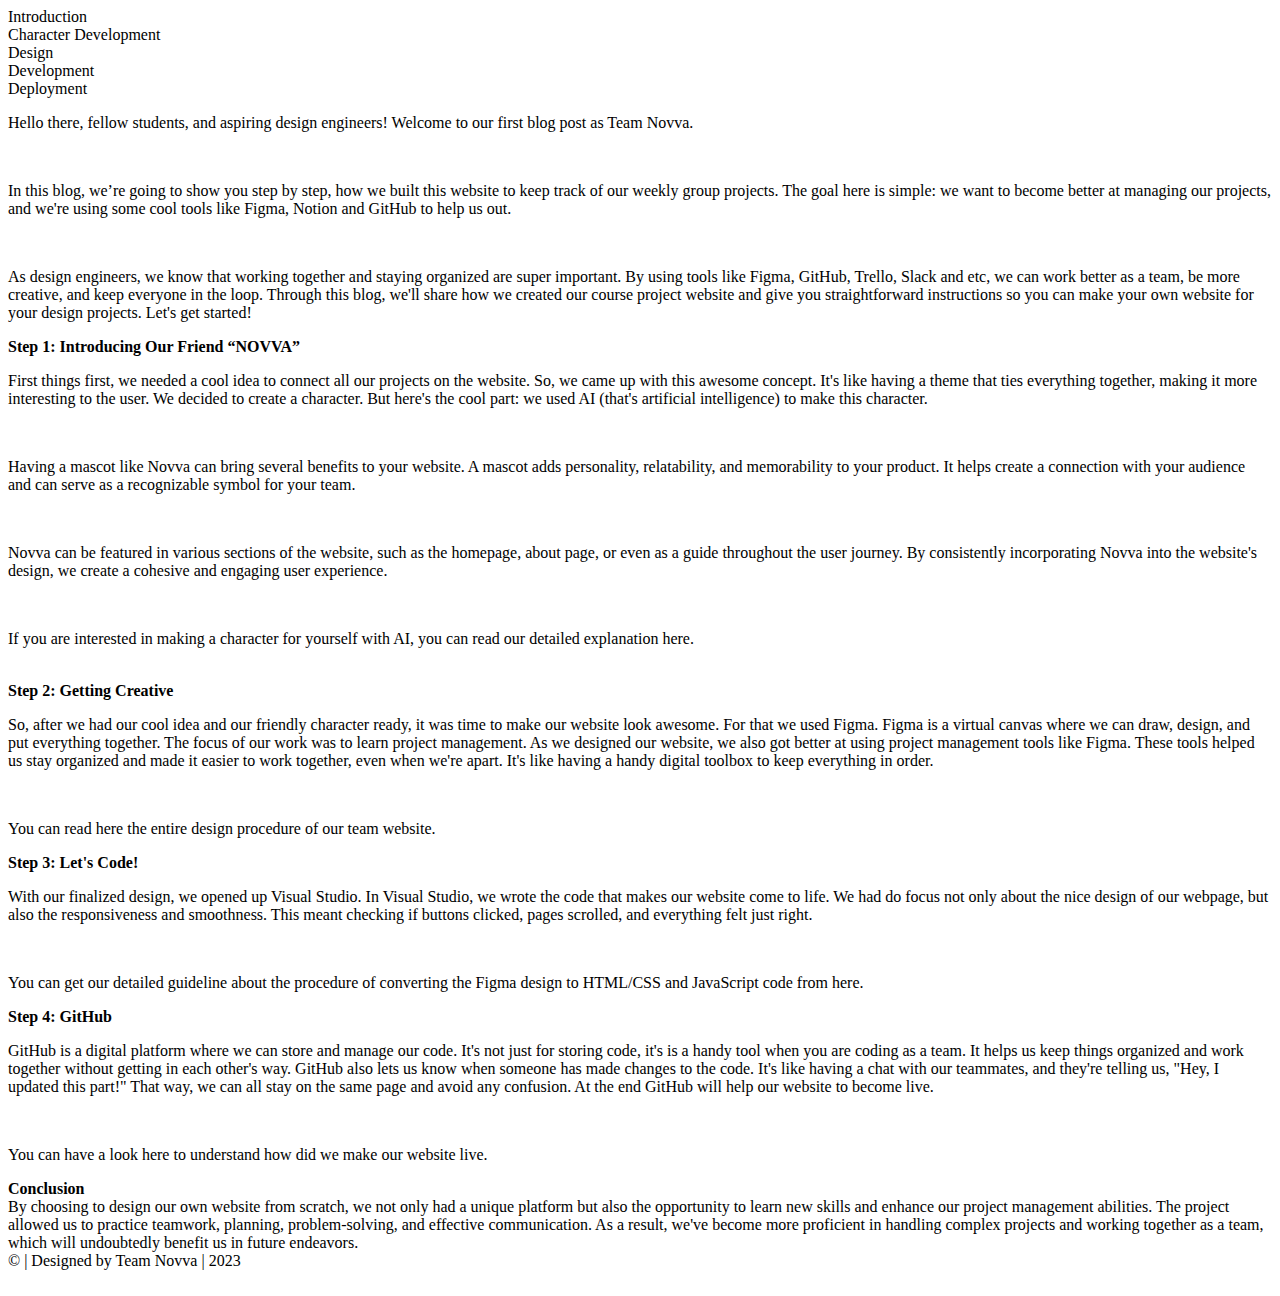
==== index.html @ c7bdd520 "Add files via upload" ====
<!DOCTYPE html>
<html>
  <head>
    <meta charset="utf-8" />
    <meta name="viewport" content="initial-scale=1, width=device-width" />

    <link rel="stylesheet" href="./global.css" />
    <link rel="stylesheet" href="./index.css" />
    <link
      rel="stylesheet"
      href="https://fonts.googleapis.com/css2?family=Poppins:wght@200;700;800&display=swap"
    />
    <link
      rel="stylesheet"
      href="https://fonts.googleapis.com/css2?family=Inter:wght@300;400;700&display=swap"
    />
  </head>
  <body>
    <div class="week-1-1">
      <nav class="navigation4">
        <div class="menu-items4">
          <div class="introduction4">Introduction</div>
          <div class="character-development4" id="characterDevelopmentText">
            Character Development
          </div>
          <div class="character-development4" id="designText">Design</div>
          <div class="character-development4" id="developmentText">
            Development
          </div>
          <div class="character-development4" id="deploymentText">
            Deployment
          </div>
        </div>
      </nav>
      <div class="frame-container">
        <div class="hello-there-fellow-students-wrapper">
          <div class="hello-there-fellow-container">
            <p class="hello-there-fellow">
              Hello there, fellow students, and aspiring design engineers!
              Welcome to our first blog post as Team Novva.
            </p>
            <p class="hello-there-fellow">&nbsp;</p>
            <p class="hello-there-fellow">
              In this blog, we’re going to show you step by step, how we built
              this website to keep track of our weekly group projects. The goal
              here is simple: we want to become better at managing our projects,
              and we're using some cool tools like Figma, Notion and GitHub to
              help us out.
            </p>
            <p class="hello-there-fellow">&nbsp;</p>
            <p class="hello-there-fellow">
              As design engineers, we know that working together and staying
              organized are super important. By using tools like Figma, GitHub,
              Trello, Slack and etc, we can work better as a team, be more
              creative, and keep everyone in the loop. Through this blog, we'll
              share how we created our course project website and give you
              straightforward instructions so you can make your own website for
              your design projects. Let's get started!
            </p>
          </div>
        </div>
        <div class="step-1-introducing-our-friend-container">
          <b class="step-2-getting">Step 1: Introducing Our Friend “NOVVA”</b>
        </div>
        <div class="first-things-first-we-needed-parent">
          <div class="first-things-first-container">
            <p class="hello-there-fellow">
              First things first, we needed a cool idea to connect all our
              projects on the website. So, we came up with this awesome concept.
              It's like having a theme that ties everything together, making it
              more interesting to the user. We decided to create a character.
              But here's the cool part: we used AI (that's artificial
              intelligence) to make this character.
            </p>
            <p class="hello-there-fellow">&nbsp;</p>
            <p class="hello-there-fellow">
              Having a mascot like Novva can bring several benefits to your
              website. A mascot adds personality, relatability, and memorability
              to your product. It helps create a connection with your audience
              and can serve as a recognizable symbol for your team.
            </p>
            <p class="hello-there-fellow">&nbsp;</p>
            <p class="hello-there-fellow">
              Novva can be featured in various sections of the website, such as
              the homepage, about page, or even as a guide throughout the user
              journey. By consistently incorporating Novva into the website's
              design, we create a cohesive and engaging user experience.
            </p>
            <p class="hello-there-fellow">&nbsp;</p>
            <p class="you-can-read">
              If you are interested in making a character for yourself with AI,
              you can read our detailed explanation here.
            </p>
          </div>
          <img
            class="default-a-cartoon-character-no-icon"
            alt=""
            src="./public/default-a-cartoon-character-nova-a-tiny-cute-boy-with-some-tec-0-1c9edc84e94444079724a5735eb75983-0@2x.png"
          />
        </div>
        <div class="step-2-getting-creative-wrapper">
          <b class="step-2-getting">Step 2: Getting Creative</b>
        </div>
        <div class="hello-there-fellow-students-wrapper">
          <div class="so-after-we-container">
            <p class="hello-there-fellow">
              So, after we had our cool idea and our friendly character ready,
              it was time to make our website look awesome. For that we used
              Figma. Figma is a virtual canvas where we can draw, design, and
              put everything together. The focus of our work was to learn
              project management. As we designed our website, we also got better
              at using project management tools like Figma. These tools helped
              us stay organized and made it easier to work together, even when
              we're apart. It's like having a handy digital toolbox to keep
              everything in order.
            </p>
            <p class="hello-there-fellow">&nbsp;</p>
            <p class="you-can-read">
              You can read here the entire design procedure of our team website.
            </p>
          </div>
        </div>
        <div class="step-2-getting-creative-wrapper">
          <b class="step-2-getting">Step 3: Let's Code!</b>
        </div>
        <div class="hello-there-fellow-students-wrapper">
          <div class="so-after-we-container">
            <p class="hello-there-fellow">
              With our finalized design, we opened up Visual Studio. In Visual
              Studio, we wrote the code that makes our website come to life. We
              had do focus not only about the nice design of our webpage, but
              also the responsiveness and smoothness. This meant checking if
              buttons clicked, pages scrolled, and everything felt just right.
            </p>
            <p class="hello-there-fellow">&nbsp;</p>
            <p class="you-can-read">
              You can get our detailed guideline about the procedure of
              converting the Figma design to HTML/CSS and JavaScript code from
              here.
            </p>
          </div>
        </div>
        <div class="step-2-getting-creative-wrapper">
          <b class="step-2-getting">Step 4: GitHub</b>
        </div>
        <div class="hello-there-fellow-students-wrapper">
          <div class="so-after-we-container">
            <p class="hello-there-fellow">
              GitHub is a digital platform where we can store and manage our
              code. It's not just for storing code, it's is a handy tool when
              you are coding as a team. It helps us keep things organized and
              work together without getting in each other's way. GitHub also
              lets us know when someone has made changes to the code. It's like
              having a chat with our teammates, and they're telling us, "Hey, I
              updated this part!" That way, we can all stay on the same page and
              avoid any confusion. At the end GitHub will help our website to
              become live.
            </p>
            <p class="hello-there-fellow">&nbsp;</p>
            <p class="you-can-read">
              You can have a look here to understand how did we make our website
              live.
            </p>
          </div>
        </div>
        <div class="step-2-getting-creative-wrapper">
          <b class="step-2-getting">Conclusion</b>
        </div>
        <div class="hello-there-fellow-students-wrapper">
          <div class="so-after-we-container">
            By choosing to design our own website from scratch, we not only had
            a unique platform but also the opportunity to learn new skills and
            enhance our project management abilities. The project allowed us to
            practice teamwork, planning, problem-solving, and effective
            communication. As a result, we've become more proficient in handling
            complex projects and working together as a team, which will
            undoubtedly benefit us in future endeavors.
          </div>
        </div>
      </div>
      <footer class="footer-31-landingpage-eng4">
        <footer class="footer-31-footer-31-landingpag4">
          <div class="menuitems-31-footer-31-footer-4">
            <div class="designedbyteamnovva2023-31-men4">
              © | Designed by Team Novva | 2023
            </div>
          </div>
        </footer>
        <img
          class="top-31-footer-31-landingpage-e-icon4"
          alt=""
          src="./public/top31footer31landingpageeng.svg"
        />
      </footer>
    </div>

    <script>
      var characterDevelopmentText = document.getElementById(
        "characterDevelopmentText"
      );
      if (characterDevelopmentText) {
        characterDevelopmentText.addEventListener("click", function (e) {
          window.location.href = "./week12.html";
        });
      }
      
      var designText = document.getElementById("designText");
      if (designText) {
        designText.addEventListener("click", function (e) {
          window.location.href = "./week13.html";
        });
      }
      
      var developmentText = document.getElementById("developmentText");
      if (developmentText) {
        developmentText.addEventListener("click", function (e) {
          window.location.href = "./week14.html";
        });
      }
      
      var deploymentText = document.getElementById("deploymentText");
      if (deploymentText) {
        deploymentText.addEventListener("click", function (e) {
          window.location.href = "./week15.html";
        });
      }
      </script>
  </body>
</html>
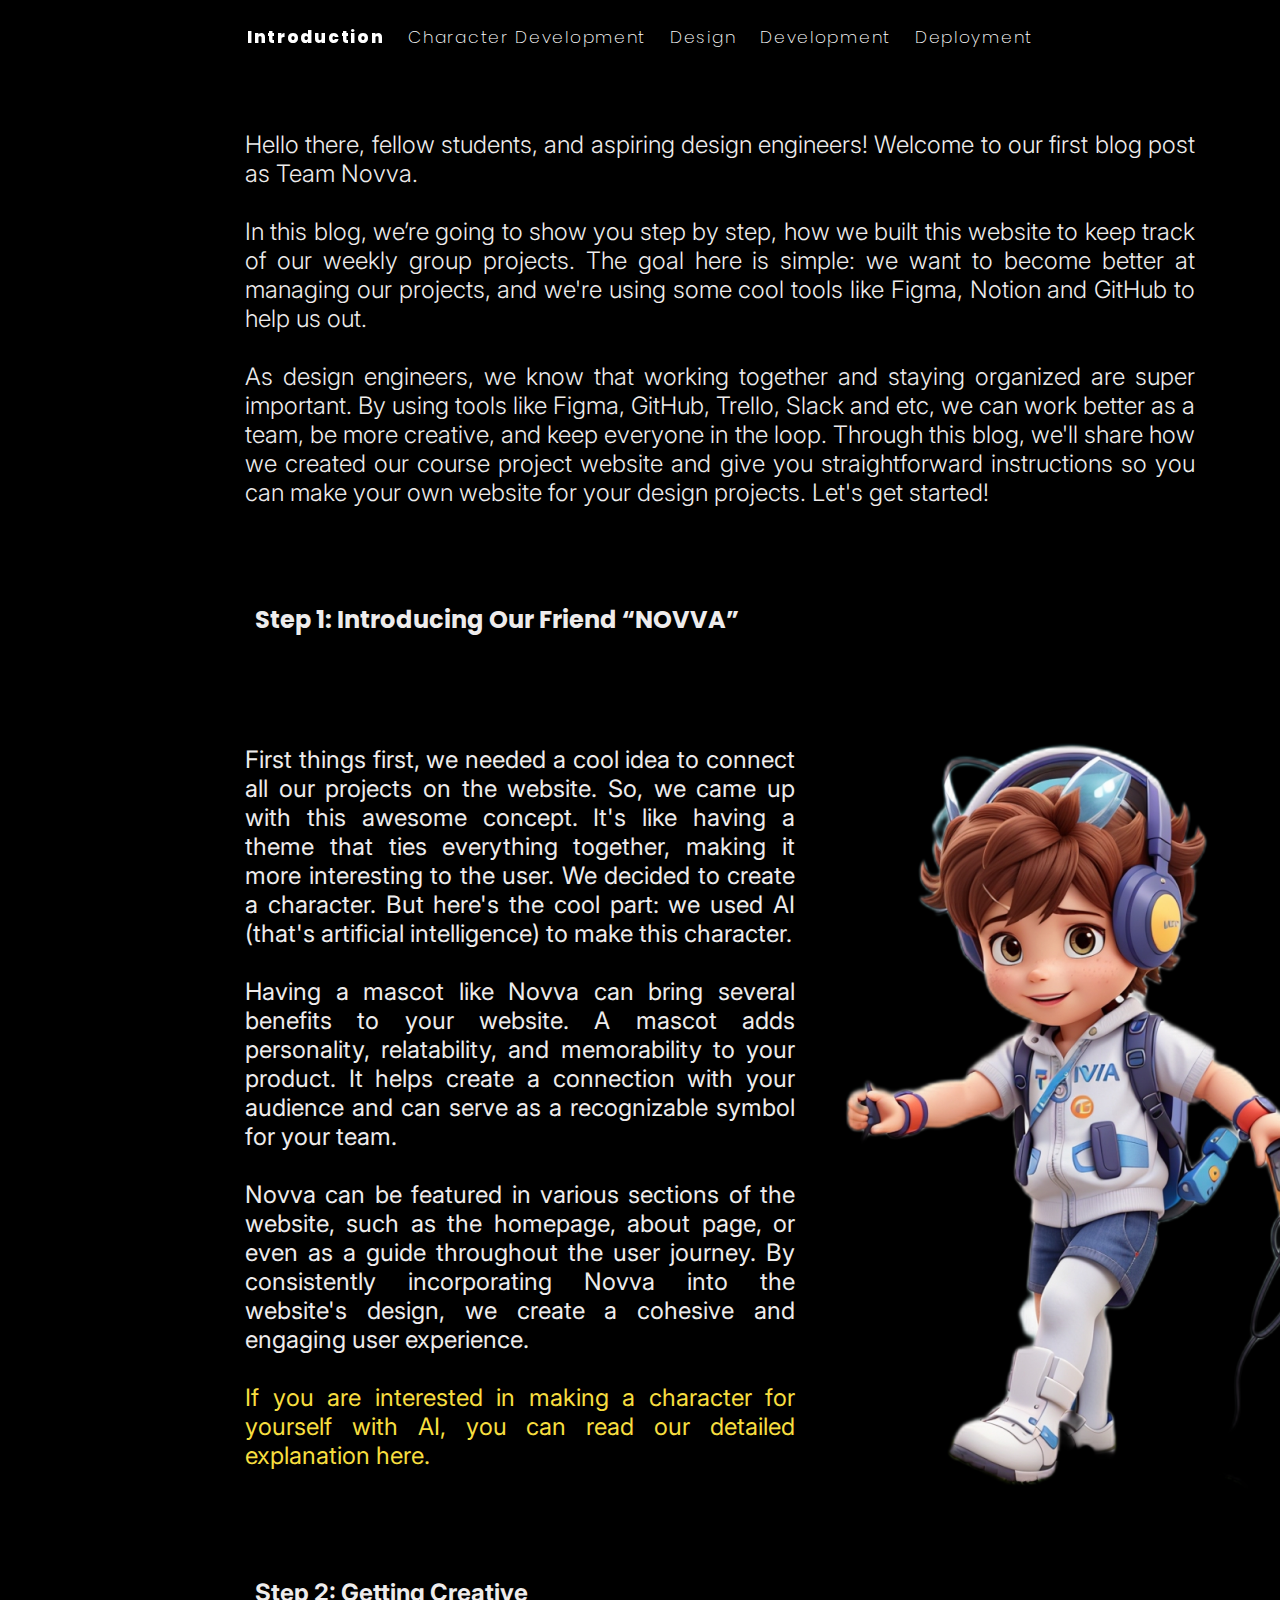
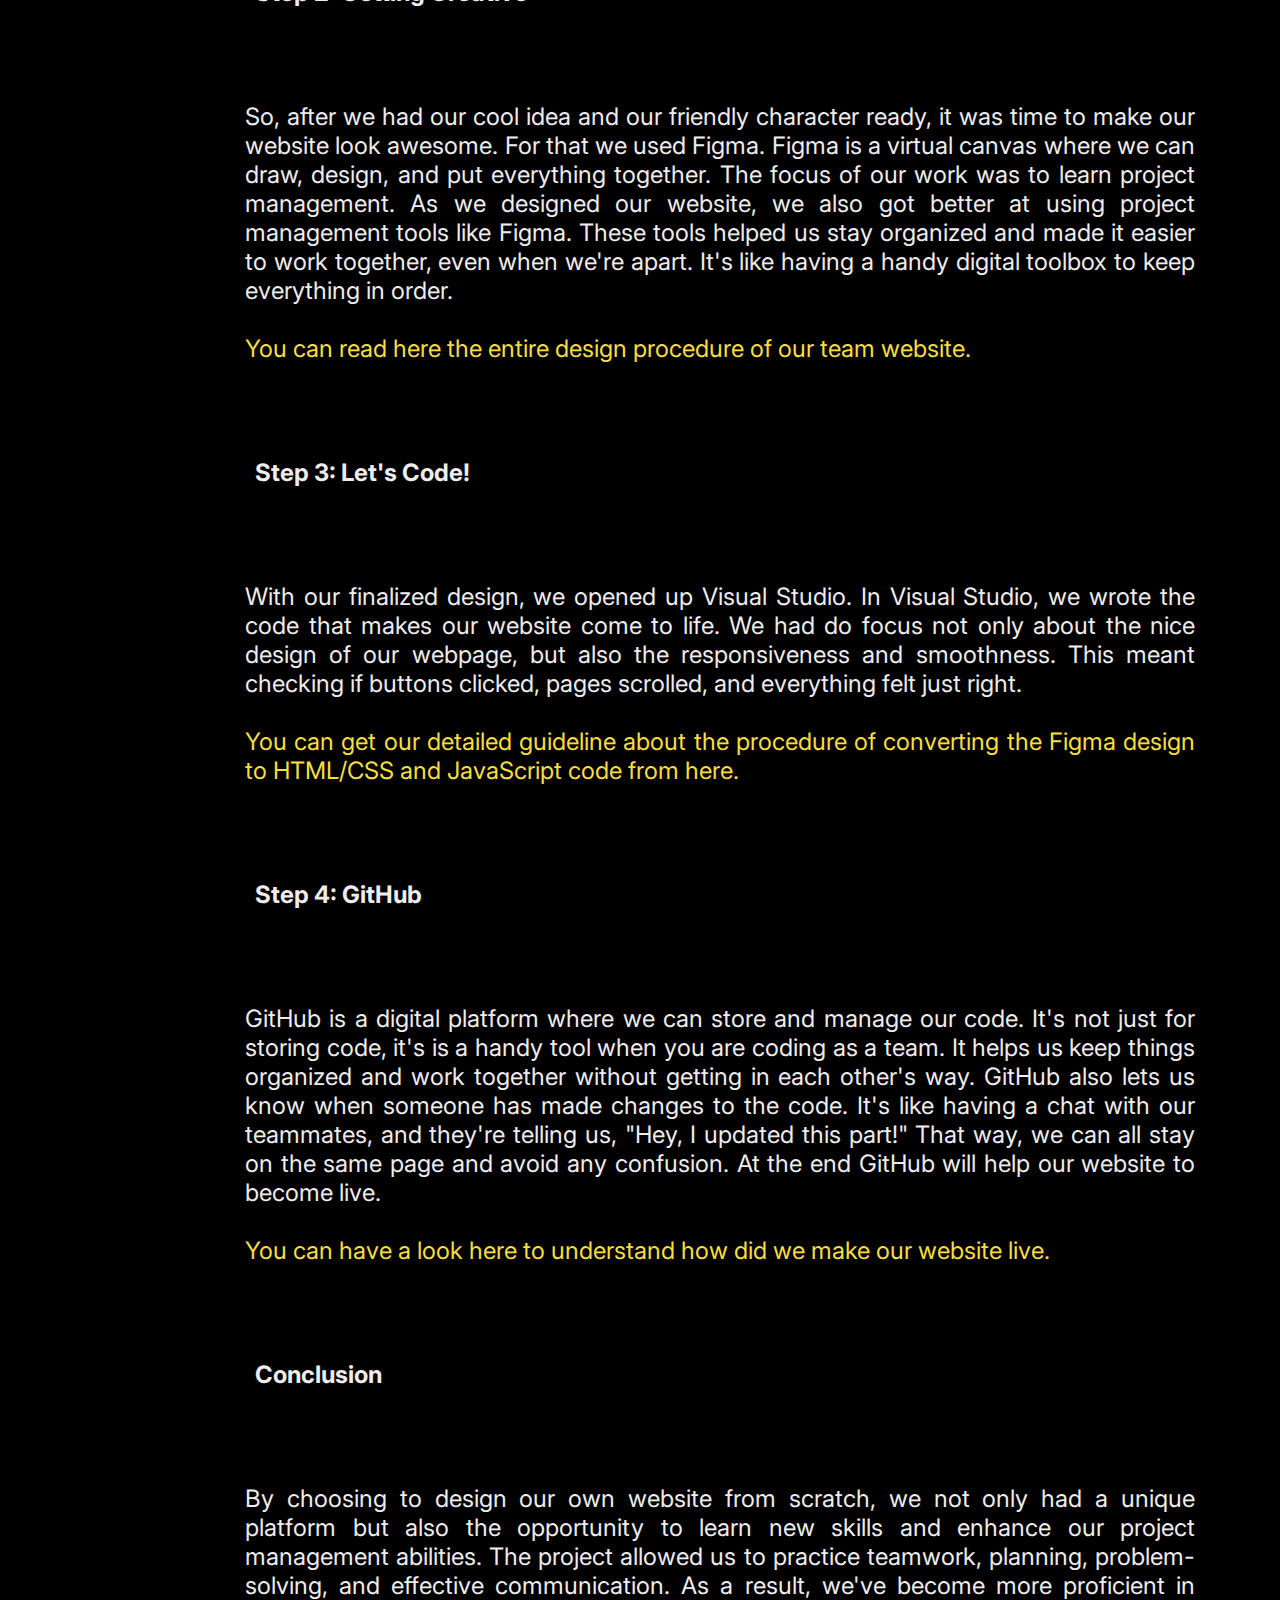
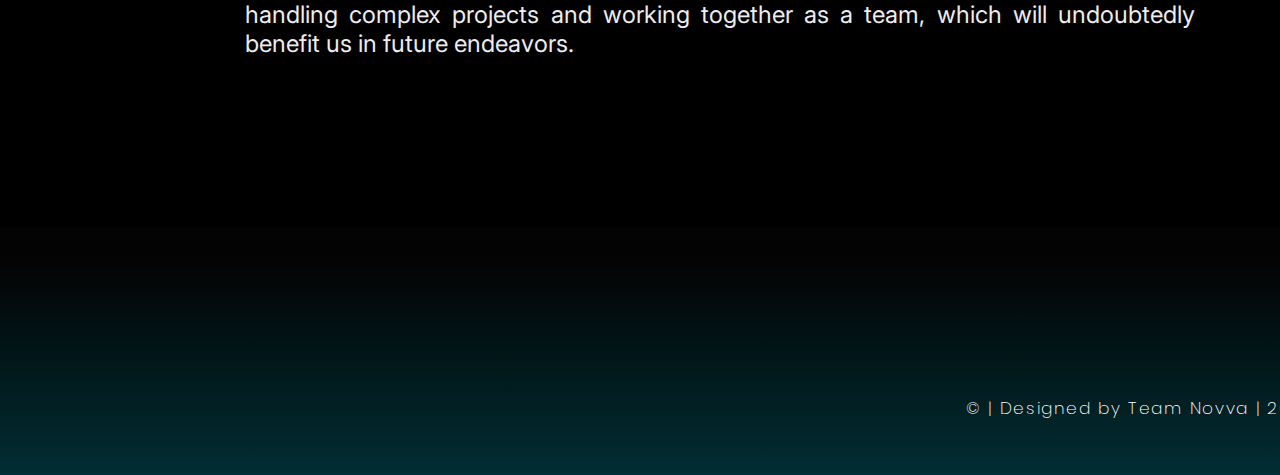
==== commit 20613eae: "Update index.html" ====
--- a/index.html
+++ b/index.html
@@ -200,28 +200,28 @@
       );
       if (characterDevelopmentText) {
         characterDevelopmentText.addEventListener("click", function (e) {
-          window.location.href = "./week12.html";
+          window.location.href = "./week-1-2.html";
         });
       }
       
       var designText = document.getElementById("designText");
       if (designText) {
         designText.addEventListener("click", function (e) {
-          window.location.href = "./week13.html";
+          window.location.href = "./week-1-3.html";
         });
       }
       
       var developmentText = document.getElementById("developmentText");
       if (developmentText) {
         developmentText.addEventListener("click", function (e) {
-          window.location.href = "./week14.html";
+          window.location.href = "./week-1-4.html";
         });
       }
       
       var deploymentText = document.getElementById("deploymentText");
       if (deploymentText) {
         deploymentText.addEventListener("click", function (e) {
-          window.location.href = "./week15.html";
+          window.location.href = "./week-1-5.html";
         });
       }
       </script>
--- a/global.css
+++ b/global.css
@@ -0,0 +1,31 @@
+body {
+  margin: 0;
+  line-height: normal;
+}
+
+:root {
+  /* fonts */
+  --font-poppins: Poppins;
+  --font-inter: Inter;
+
+  /* font sizes */
+  --font-size-mid: 17px;
+  --font-size-5xl: 24px;
+  --font-size-base: 16px;
+
+  /* Colors */
+  --color-black: #000;
+  --color-gray: rgba(16, 16, 19, 0);
+  --color-white: #fff;
+  --color-whitesmoke: #eeecec;
+  --color-gold: #f7de3f;
+
+  /* Gaps */
+  --gap-5xl: 24px;
+  --gap-13xl: 32px;
+
+  /* Paddings */
+  --padding-5xl: 24px;
+  --padding-23xl: 42px;
+  --padding-3xs: 10px;
+}
--- a/index.css
+++ b/index.css
@@ -0,0 +1,175 @@
+.character-development4,
+.introduction4 {
+  position: relative;
+  letter-spacing: 0.1em;
+  line-height: 27px;
+}
+.introduction4 {
+  font-weight: 800;
+  backdrop-filter: blur(4px);
+}
+.introduction4:hover {
+  mix-blend-mode: color;
+  color: var(--color-white);
+}
+.character-development4 {
+  font-weight: 200;
+  cursor: pointer;
+}
+.menu-items4,
+.navigation4 {
+  display: flex;
+  flex-direction: row;
+  align-items: center;
+  justify-content: center;
+}
+.menu-items4 {
+  gap: var(--gap-5xl);
+}
+.navigation4 {
+  margin: 0;
+  position: absolute;
+  top: 0;
+  left: calc(50% - 720px);
+  background-color: var(--color-gray);
+  width: 1440px;
+  flex-wrap: wrap;
+  padding: var(--padding-5xl) var(--padding-23xl);
+  box-sizing: border-box;
+  text-align: left;
+  font-size: var(--font-size-mid);
+  color: var(--color-white);
+  font-family: var(--font-poppins);
+}
+.hello-there-fellow {
+  margin: 0;
+}
+.hello-there-fellow-container {
+  position: relative;
+  font-weight: 300;
+  display: inline-block;
+  width: 950px;
+  flex-shrink: 0;
+}
+.hello-there-fellow-students-wrapper,
+.step-1-introducing-our-friend-container {
+  width: 950px;
+  display: flex;
+  flex-direction: row;
+  align-items: center;
+  justify-content: center;
+  padding: var(--padding-3xs);
+  box-sizing: border-box;
+}
+.step-1-introducing-our-friend-container {
+  justify-content: flex-start;
+  font-family: var(--font-poppins);
+}
+.first-things-first-container {
+  position: relative;
+  display: inline-block;
+  width: 550px;
+  flex-shrink: 0;
+}
+.default-a-cartoon-character-no-icon {
+  position: relative;
+  width: 594px;
+  height: 771px;
+  object-fit: cover;
+}
+.first-things-first-we-needed-parent {
+  display: flex;
+  flex-direction: row;
+  align-items: center;
+  justify-content: flex-start;
+}
+.step-2-getting {
+  position: relative;
+}
+.step-2-getting-creative-wrapper {
+  width: 950px;
+  display: flex;
+  flex-direction: row;
+  align-items: center;
+  justify-content: flex-start;
+  padding: var(--padding-3xs);
+  box-sizing: border-box;
+}
+.you-can-read {
+  margin: 0;
+  color: var(--color-gold);
+}
+.so-after-we-container {
+  position: relative;
+  display: inline-block;
+  width: 950px;
+  flex-shrink: 0;
+}
+.frame-container {
+  position: absolute;
+  top: 120px;
+  left: 245px;
+  display: flex;
+  flex-direction: column;
+  align-items: flex-start;
+  justify-content: flex-start;
+  gap: 75px;
+}
+.designedbyteamnovva2023-31-men4 {
+  position: relative;
+  letter-spacing: 0.1em;
+  line-height: 27px;
+  font-weight: 200;
+}
+.footer-31-footer-31-landingpag4,
+.menuitems-31-footer-31-footer-4 {
+  display: flex;
+  flex-direction: row;
+  align-items: center;
+  justify-content: center;
+}
+.footer-31-footer-31-landingpag4 {
+  position: absolute;
+  bottom: 29px;
+  left: calc(50% - 724px);
+  background-color: var(--color-gray);
+  width: 1440px;
+  flex-wrap: wrap;
+  justify-content: flex-end;
+  padding: var(--padding-5xl) var(--padding-23xl);
+  box-sizing: border-box;
+  text-align: left;
+  font-size: var(--font-size-mid);
+  color: var(--color-white);
+  font-family: var(--font-poppins);
+}
+.top-31-footer-31-landingpage-e-icon4 {
+  position: absolute;
+  top: 100px;
+  left: 1366px;
+  width: 28px;
+  height: 32px;
+}
+.footer-31-landingpage-eng4 {
+  position: absolute;
+  top: 3426px;
+  left: calc(50% - 720px);
+  background: linear-gradient(
+    0deg,
+    rgba(4, 228, 255, 0.2),
+    rgba(16, 16, 19, 0.2) 86.23%
+  );
+  width: 1440px;
+  height: 249px;
+}
+.week-1-1 {
+  position: relative;
+  background-color: var(--color-black);
+  width: 100%;
+  height: 3675px;
+  overflow: hidden;
+  text-align: justify;
+  font-size: var(--font-size-5xl);
+  color: var(--color-whitesmoke);
+  font-family: var(--font-inter);
+}
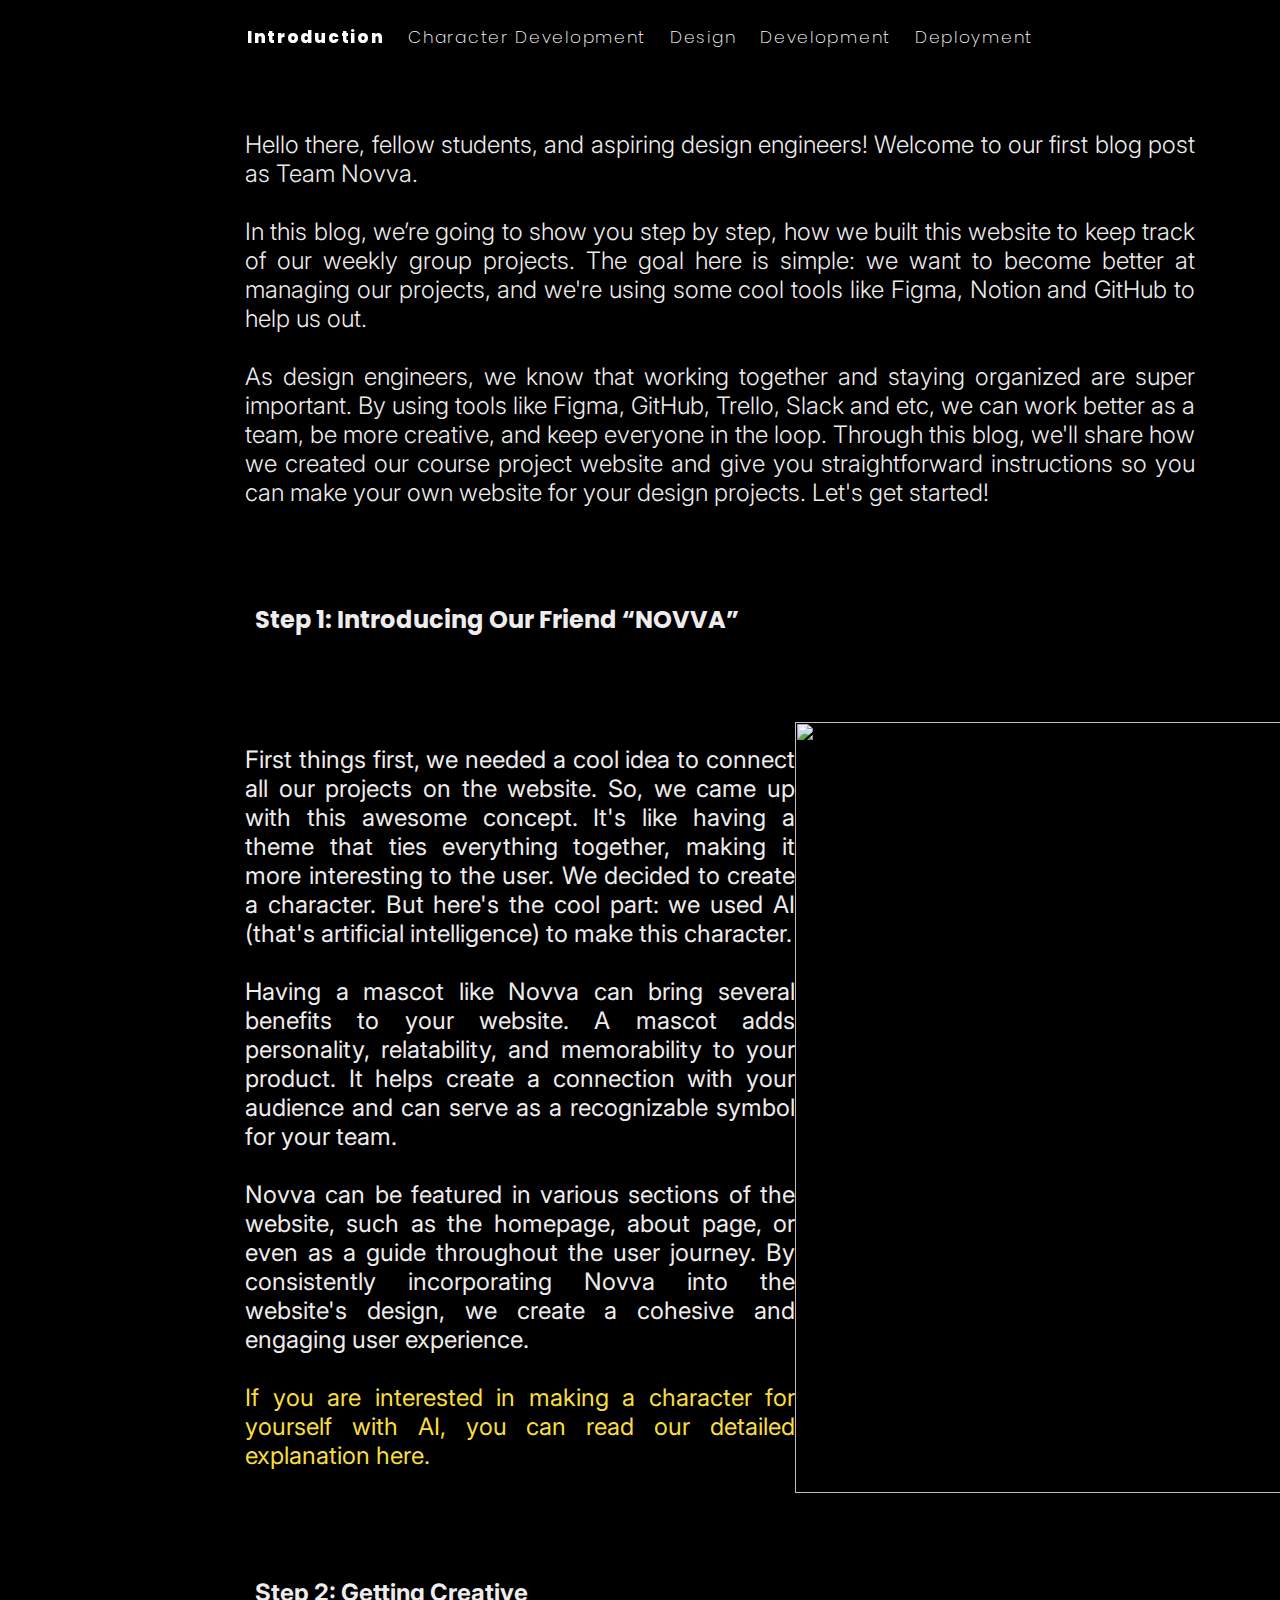
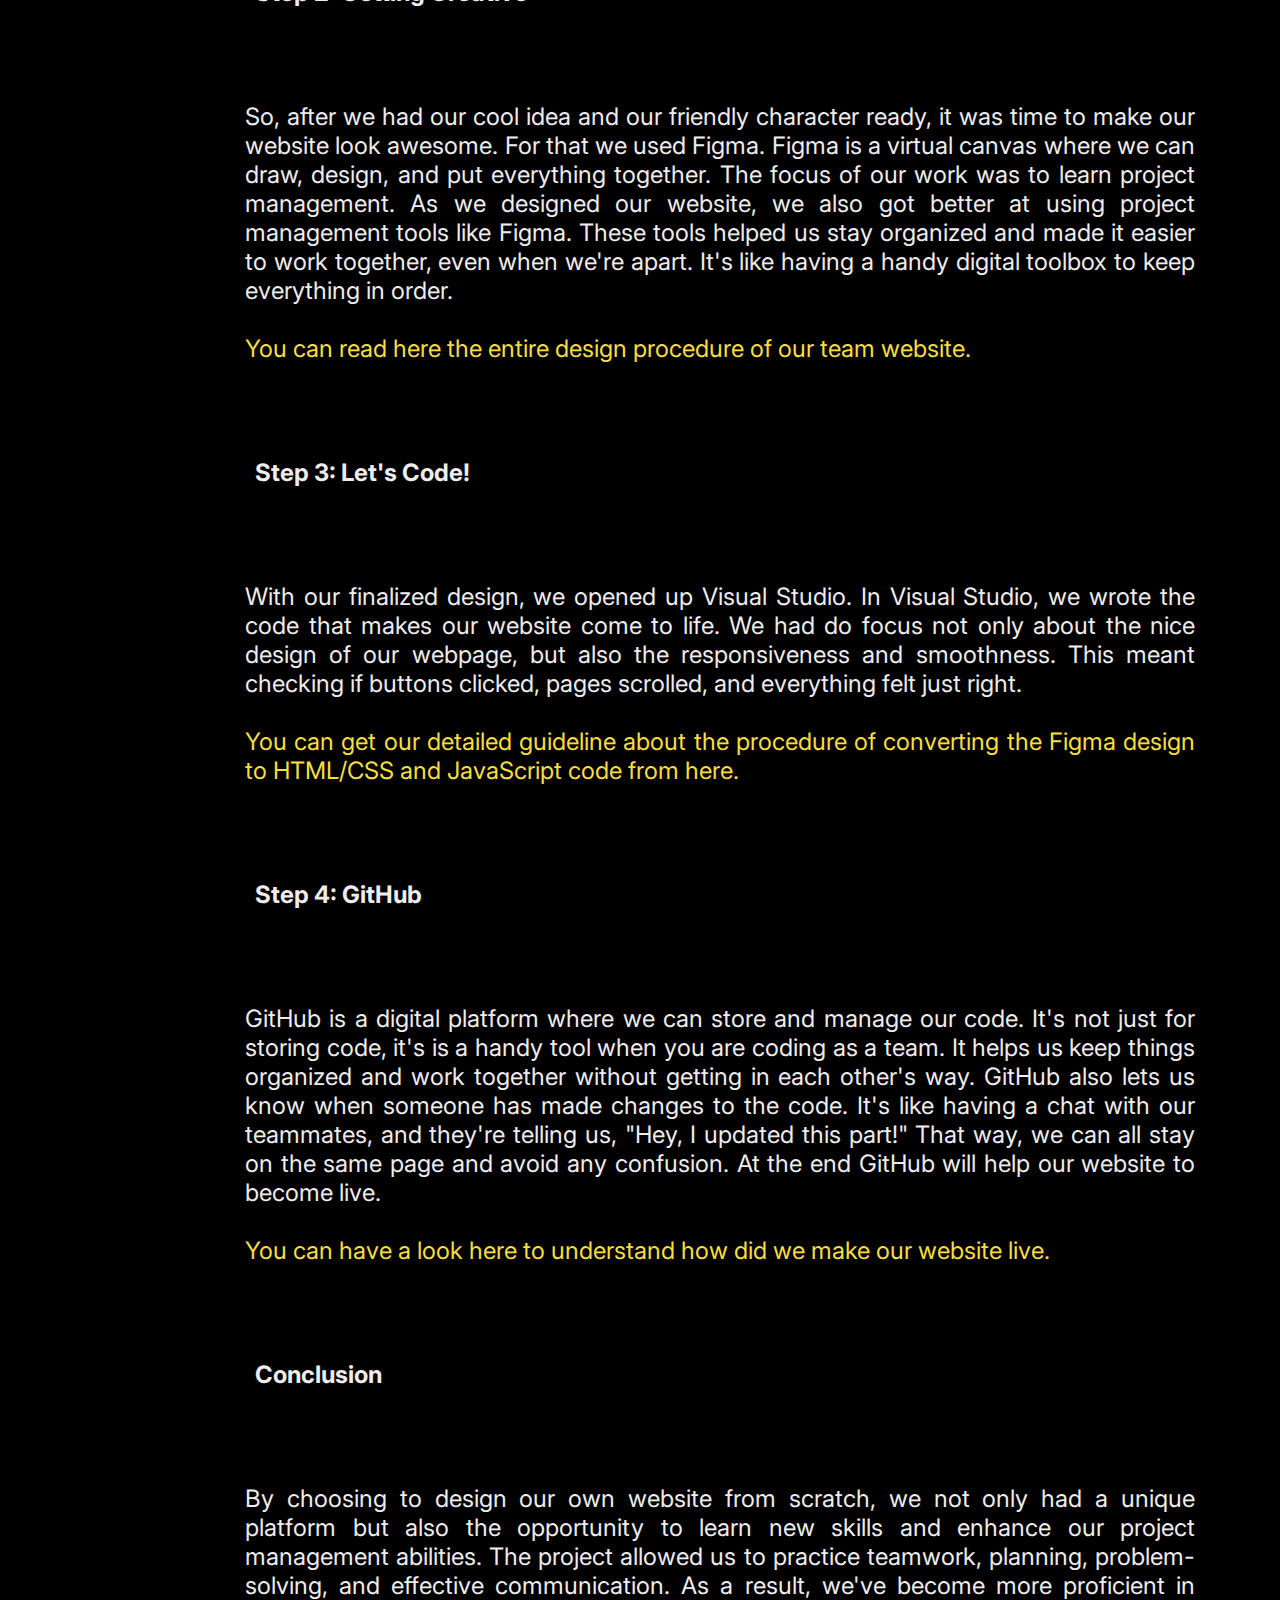
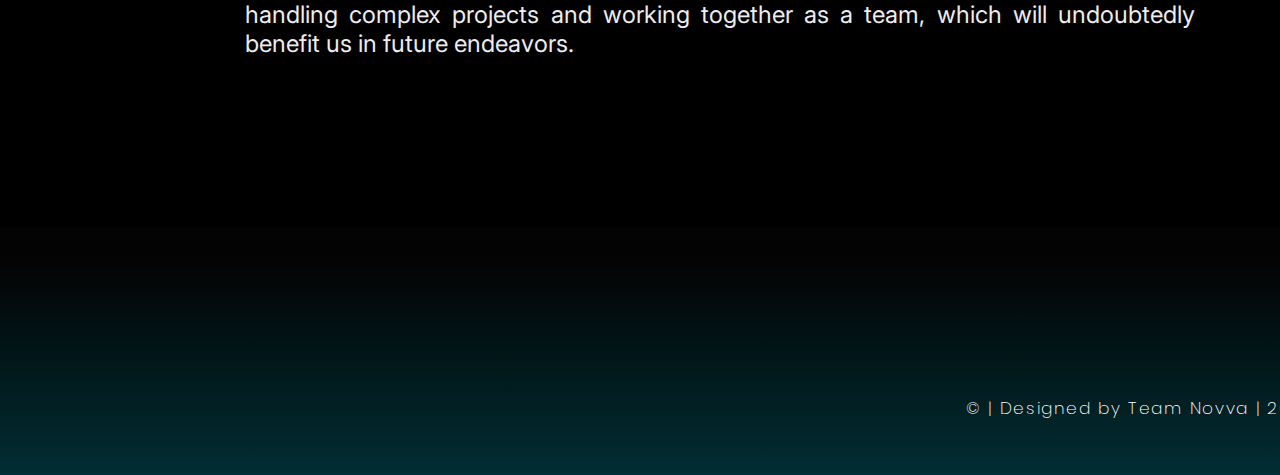
==== commit 8c0e1a70: "Add files via upload" ====
--- a/index.html
+++ b/index.html
@@ -16,23 +16,23 @@
     />
   </head>
   <body>
-    <div class="week-1-1">
-      <nav class="navigation4">
-        <div class="menu-items4">
-          <div class="introduction4">Introduction</div>
-          <div class="character-development4" id="characterDevelopmentText">
+    <div class="week-11">
+      <nav class="navigation">
+        <div class="menu-items">
+          <div class="introduction">Introduction</div>
+          <div class="character-development" id="characterDevelopmentText">
             Character Development
           </div>
-          <div class="character-development4" id="designText">Design</div>
-          <div class="character-development4" id="developmentText">
+          <div class="character-development" id="designText">Design</div>
+          <div class="character-development" id="developmentText">
             Development
           </div>
-          <div class="character-development4" id="deploymentText">
+          <div class="character-development" id="deploymentText">
             Deployment
           </div>
         </div>
       </nav>
-      <div class="frame-container">
+      <div class="frame-parent">
         <div class="hello-there-fellow-students-wrapper">
           <div class="hello-there-fellow-container">
             <p class="hello-there-fellow">
@@ -59,8 +59,10 @@
             </p>
           </div>
         </div>
-        <div class="step-1-introducing-our-friend-container">
-          <b class="step-2-getting">Step 1: Introducing Our Friend “NOVVA”</b>
+        <div class="step-1-introducing-our-friend-wrapper">
+          <b class="step-1-introducing"
+            >Step 1: Introducing Our Friend “NOVVA”</b
+          >
         </div>
         <div class="first-things-first-we-needed-parent">
           <div class="first-things-first-container">
@@ -87,7 +89,7 @@
               design, we create a cohesive and engaging user experience.
             </p>
             <p class="hello-there-fellow">&nbsp;</p>
-            <p class="you-can-read">
+            <p class="if-you-are">
               If you are interested in making a character for yourself with AI,
               you can read our detailed explanation here.
             </p>
@@ -99,7 +101,7 @@
           />
         </div>
         <div class="step-2-getting-creative-wrapper">
-          <b class="step-2-getting">Step 2: Getting Creative</b>
+          <b class="step-1-introducing">Step 2: Getting Creative</b>
         </div>
         <div class="hello-there-fellow-students-wrapper">
           <div class="so-after-we-container">
@@ -115,13 +117,13 @@
               everything in order.
             </p>
             <p class="hello-there-fellow">&nbsp;</p>
-            <p class="you-can-read">
+            <p class="if-you-are">
               You can read here the entire design procedure of our team website.
             </p>
           </div>
         </div>
         <div class="step-2-getting-creative-wrapper">
-          <b class="step-2-getting">Step 3: Let's Code!</b>
+          <b class="step-1-introducing">Step 3: Let's Code!</b>
         </div>
         <div class="hello-there-fellow-students-wrapper">
           <div class="so-after-we-container">
@@ -133,7 +135,7 @@
               buttons clicked, pages scrolled, and everything felt just right.
             </p>
             <p class="hello-there-fellow">&nbsp;</p>
-            <p class="you-can-read">
+            <p class="if-you-are">
               You can get our detailed guideline about the procedure of
               converting the Figma design to HTML/CSS and JavaScript code from
               here.
@@ -141,7 +143,7 @@
           </div>
         </div>
         <div class="step-2-getting-creative-wrapper">
-          <b class="step-2-getting">Step 4: GitHub</b>
+          <b class="step-1-introducing">Step 4: GitHub</b>
         </div>
         <div class="hello-there-fellow-students-wrapper">
           <div class="so-after-we-container">
@@ -157,14 +159,14 @@
               become live.
             </p>
             <p class="hello-there-fellow">&nbsp;</p>
-            <p class="you-can-read">
+            <p class="if-you-are">
               You can have a look here to understand how did we make our website
               live.
             </p>
           </div>
         </div>
         <div class="step-2-getting-creative-wrapper">
-          <b class="step-2-getting">Conclusion</b>
+          <b class="step-1-introducing">Conclusion</b>
         </div>
         <div class="hello-there-fellow-students-wrapper">
           <div class="so-after-we-container">
@@ -178,16 +180,16 @@
           </div>
         </div>
       </div>
-      <footer class="footer-31-landingpage-eng4">
-        <footer class="footer-31-footer-31-landingpag4">
-          <div class="menuitems-31-footer-31-footer-4">
-            <div class="designedbyteamnovva2023-31-men4">
+      <footer class="footer-31-landingpage-eng">
+        <footer class="footer-31-footer-31-landingpag">
+          <div class="menuitems-31-footer-31-footer-">
+            <div class="designedbyteamnovva2023-31-men">
               © | Designed by Team Novva | 2023
             </div>
           </div>
         </footer>
         <img
-          class="top-31-footer-31-landingpage-e-icon4"
+          class="top-31-footer-31-landingpage-e-icon"
           alt=""
           src="./public/top31footer31landingpageeng.svg"
         />
--- a/index.css
+++ b/index.css
@@ -1,32 +1,32 @@
-.character-development4,
-.introduction4 {
+.character-development,
+.introduction {
   position: relative;
   letter-spacing: 0.1em;
   line-height: 27px;
 }
-.introduction4 {
+.introduction {
   font-weight: 800;
   backdrop-filter: blur(4px);
 }
-.introduction4:hover {
+.introduction:hover {
   mix-blend-mode: color;
   color: var(--color-white);
 }
-.character-development4 {
+.character-development {
   font-weight: 200;
   cursor: pointer;
 }
-.menu-items4,
-.navigation4 {
+.menu-items,
+.navigation {
   display: flex;
   flex-direction: row;
   align-items: center;
   justify-content: center;
 }
-.menu-items4 {
+.menu-items {
   gap: var(--gap-5xl);
 }
-.navigation4 {
+.navigation {
   margin: 0;
   position: absolute;
   top: 0;
@@ -51,8 +51,7 @@
   width: 950px;
   flex-shrink: 0;
 }
-.hello-there-fellow-students-wrapper,
-.step-1-introducing-our-friend-container {
+.hello-there-fellow-students-wrapper {
   width: 950px;
   display: flex;
   flex-direction: row;
@@ -61,9 +60,22 @@
   padding: var(--padding-3xs);
   box-sizing: border-box;
 }
-.step-1-introducing-our-friend-container {
+.step-1-introducing {
+  position: relative;
+}
+.step-1-introducing-our-friend-wrapper {
+  width: 950px;
+  display: flex;
+  flex-direction: row;
+  align-items: center;
   justify-content: flex-start;
+  padding: var(--padding-3xs);
+  box-sizing: border-box;
   font-family: var(--font-poppins);
+}
+.if-you-are {
+  margin: 0;
+  color: var(--color-gold);
 }
 .first-things-first-container {
   position: relative;
@@ -77,27 +89,17 @@
   height: 771px;
   object-fit: cover;
 }
-.first-things-first-we-needed-parent {
+.first-things-first-we-needed-parent,
+.step-2-getting-creative-wrapper {
   display: flex;
   flex-direction: row;
   align-items: center;
   justify-content: flex-start;
 }
-.step-2-getting {
-  position: relative;
-}
 .step-2-getting-creative-wrapper {
   width: 950px;
-  display: flex;
-  flex-direction: row;
-  align-items: center;
-  justify-content: flex-start;
   padding: var(--padding-3xs);
   box-sizing: border-box;
-}
-.you-can-read {
-  margin: 0;
-  color: var(--color-gold);
 }
 .so-after-we-container {
   position: relative;
@@ -105,7 +107,7 @@
   width: 950px;
   flex-shrink: 0;
 }
-.frame-container {
+.frame-parent {
   position: absolute;
   top: 120px;
   left: 245px;
@@ -115,20 +117,20 @@
   justify-content: flex-start;
   gap: 75px;
 }
-.designedbyteamnovva2023-31-men4 {
+.designedbyteamnovva2023-31-men {
   position: relative;
   letter-spacing: 0.1em;
   line-height: 27px;
   font-weight: 200;
 }
-.footer-31-footer-31-landingpag4,
-.menuitems-31-footer-31-footer-4 {
+.footer-31-footer-31-landingpag,
+.menuitems-31-footer-31-footer- {
   display: flex;
   flex-direction: row;
   align-items: center;
   justify-content: center;
 }
-.footer-31-footer-31-landingpag4 {
+.footer-31-footer-31-landingpag {
   position: absolute;
   bottom: 29px;
   left: calc(50% - 724px);
@@ -143,14 +145,14 @@
   color: var(--color-white);
   font-family: var(--font-poppins);
 }
-.top-31-footer-31-landingpage-e-icon4 {
+.top-31-footer-31-landingpage-e-icon {
   position: absolute;
   top: 100px;
   left: 1366px;
   width: 28px;
   height: 32px;
 }
-.footer-31-landingpage-eng4 {
+.footer-31-landingpage-eng {
   position: absolute;
   top: 3426px;
   left: calc(50% - 720px);
@@ -162,7 +164,7 @@
   width: 1440px;
   height: 249px;
 }
-.week-1-1 {
+.week-11 {
   position: relative;
   background-color: var(--color-black);
   width: 100%;
